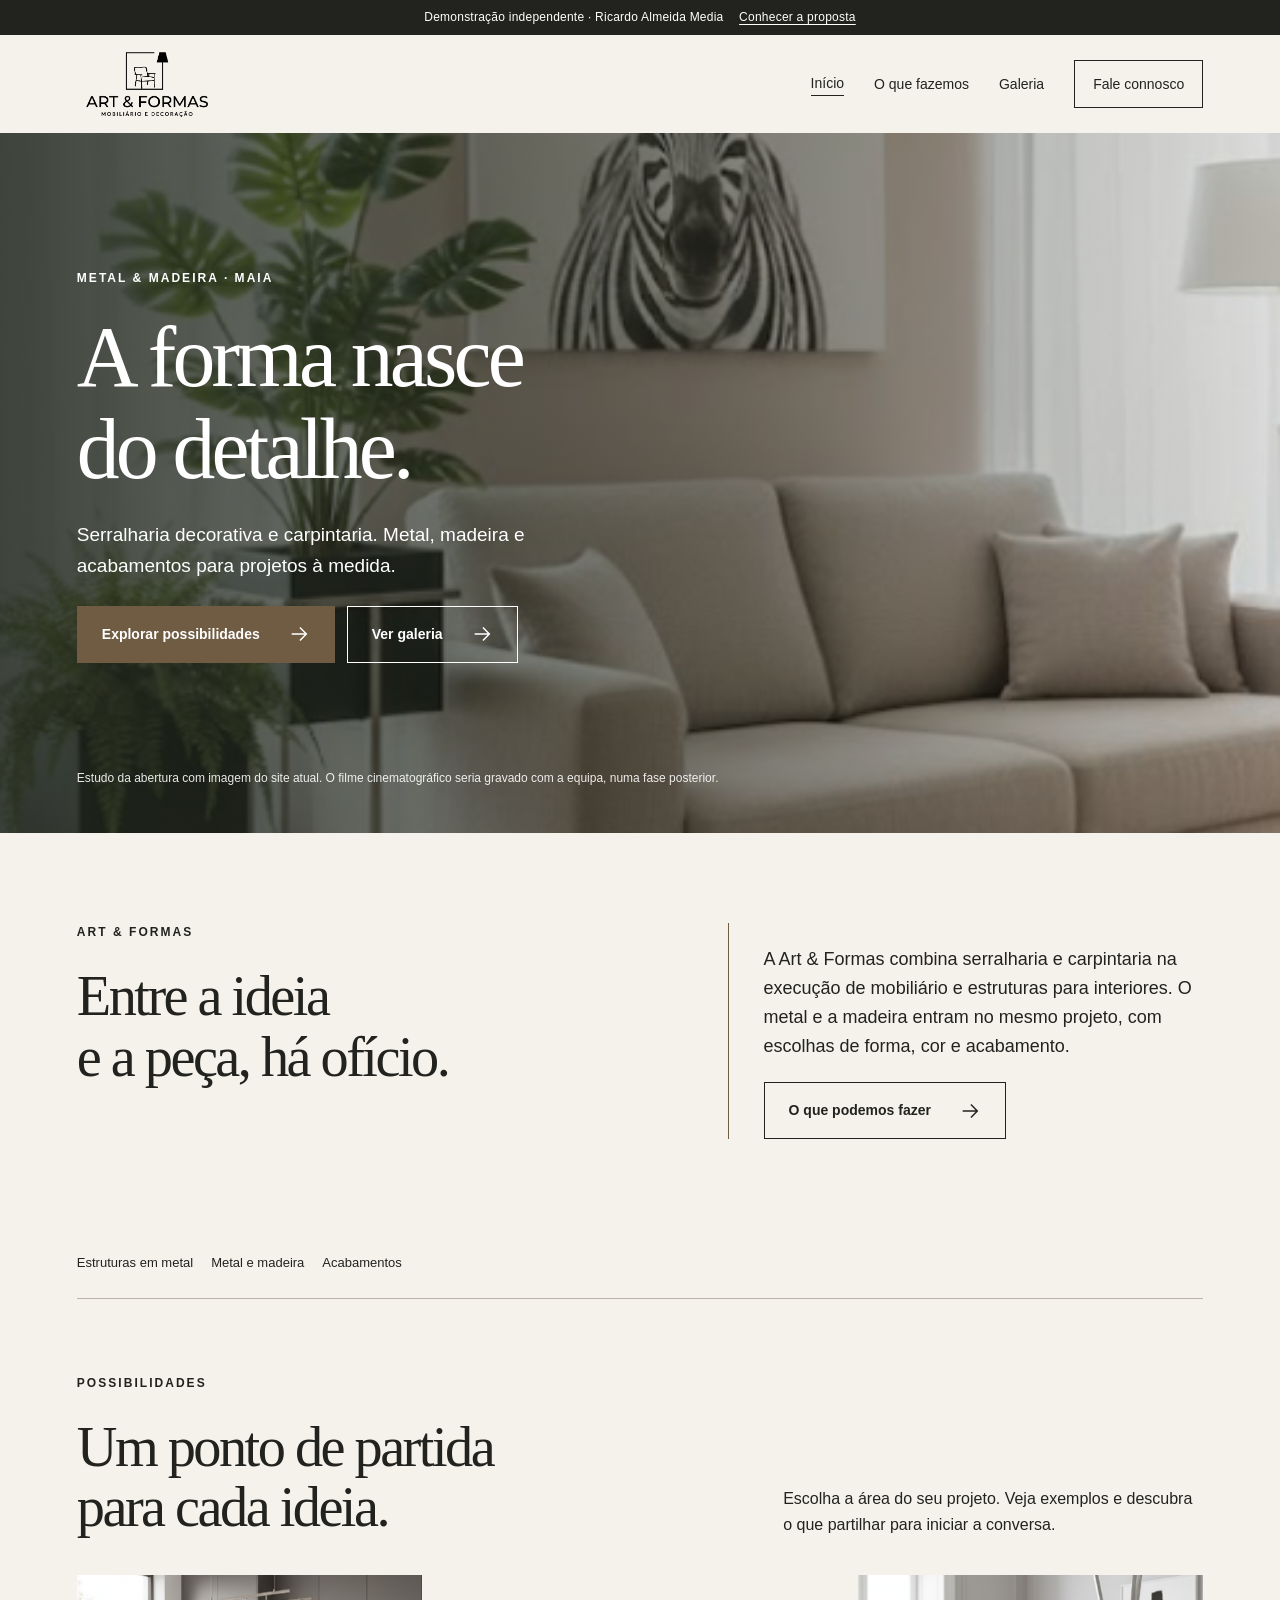
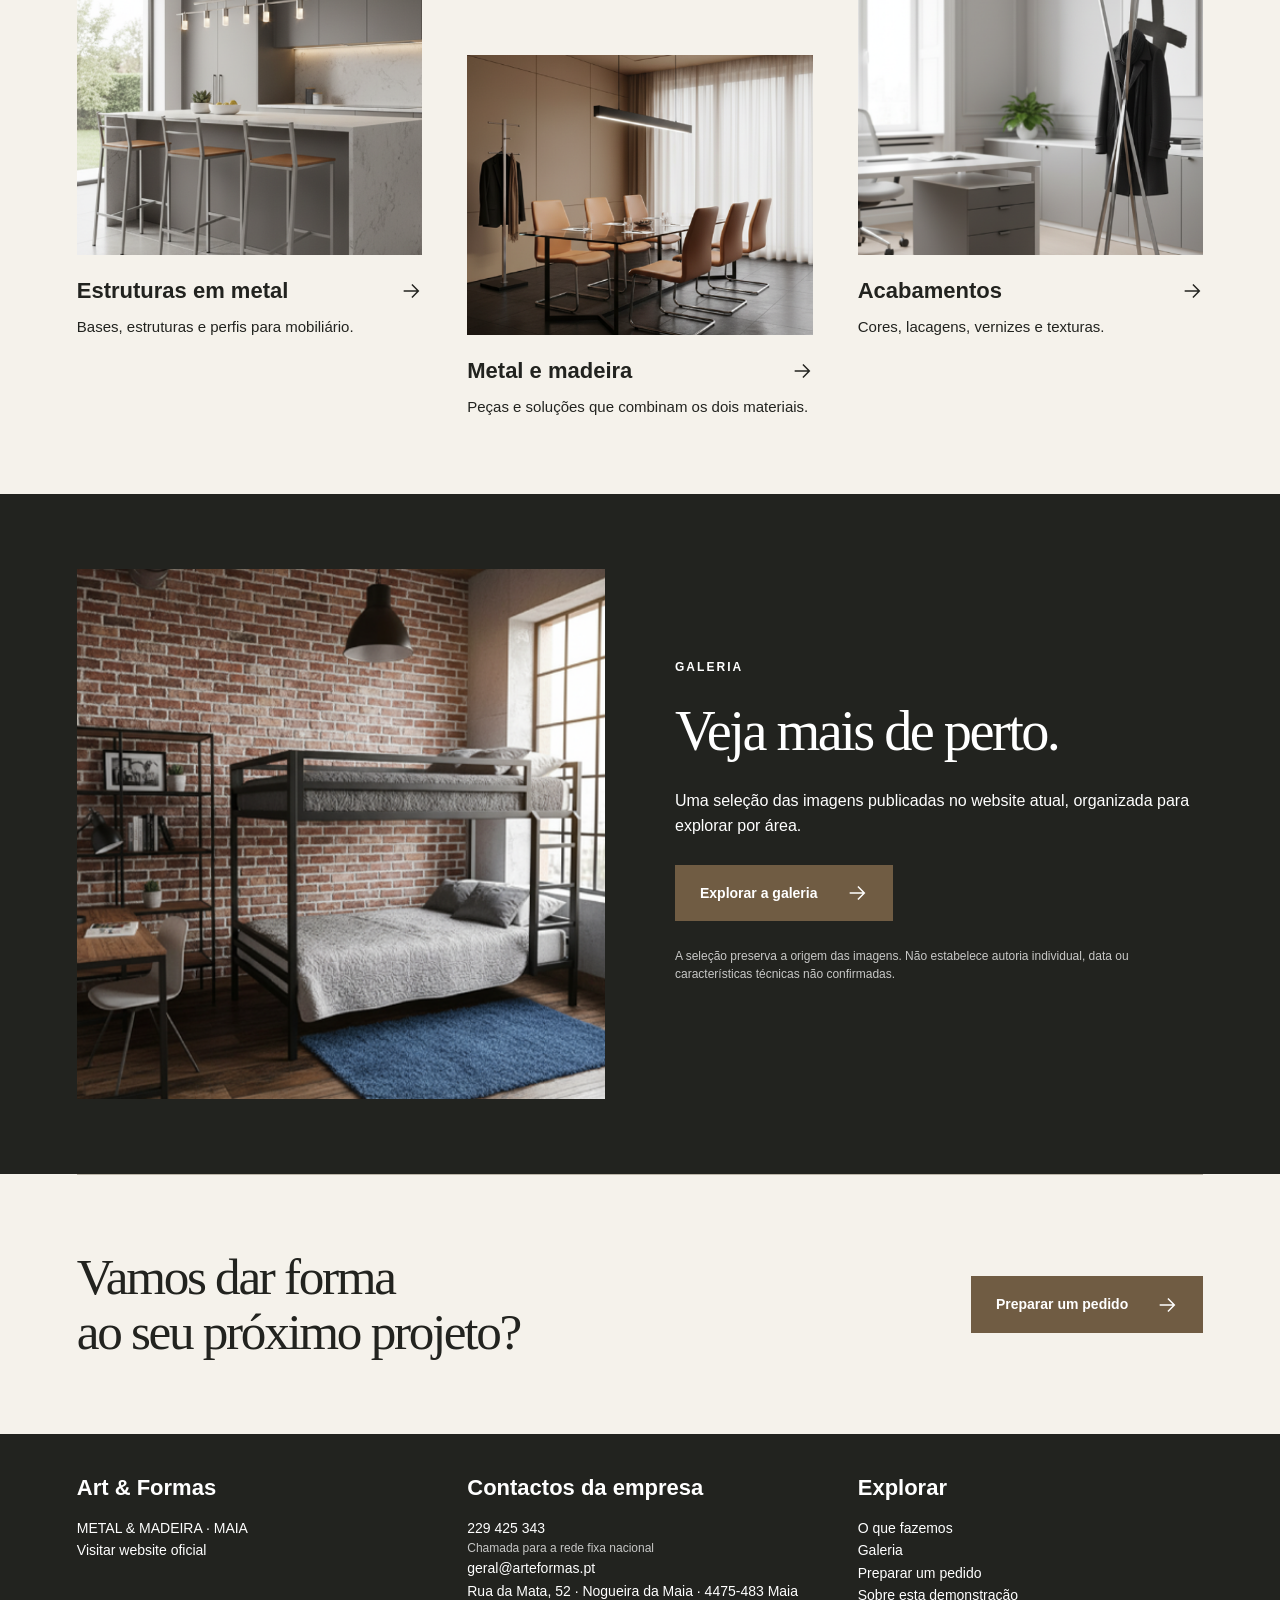
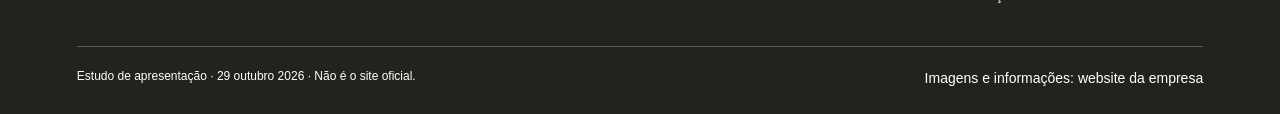
==== index.html @ 020de935 "Add independent brand-aligned website demonstration" ====
<!doctype html><html lang="pt-PT"><head><meta charset="utf-8"><meta name="viewport" content="width=device-width,initial-scale=1"><meta name="robots" content="noindex,nofollow,noarchive"><meta name="description" content="Demonstração independente de website para Art &amp; Formas. Não é o site oficial."><title>Início — Art &amp; Formas</title><link rel="stylesheet" href="style.css"><script defer src="app.js"></script></head><body class="art-formas" style="--accent:#705c43;--dark:#22231f;--paper:#f5f2eb;--display:Georgia,serif"><a class="skip" href="#conteudo">Saltar para o conteúdo</a><div class="notice">Demonstração independente · Ricardo Almeida Media <a href="proposta.html">Conhecer a proposta</a></div><header class="header container"><a class="brand" href="index.html" aria-label="Art &amp; Formas — início"><img src="assets/logo.png" alt="Art &amp; Formas"></a><button class="menu" aria-expanded="false" aria-controls="nav">Menu</button><nav id="nav" class="nav" aria-label="Navegação principal"><a class="active " href="index.html">Início</a><a class=" " href="servicos.html">O que fazemos</a><a class=" " href="projetos.html">Galeria</a><a class=" contact" href="contactos.html">Fale connosco</a></nav></header><main id="conteudo"><section class="hero"><img src="assets/ambiente.png" alt="Imagem de apresentação publicada no website da Art &amp; Formas"><div class="container"><div class="eyebrow">METAL &amp; MADEIRA · MAIA</div><h1>A forma nasce<br>do detalhe.</h1><p>Serralharia decorativa e carpintaria. Metal, madeira e acabamentos para projetos à medida.</p><div class="actions"><a class="button " href="servicos.html">Explorar possibilidades<svg viewBox="0 0 24 24" aria-hidden="true"><path d="M4 12h15M13 5l7 7-7 7"/></svg></a><a class="button secondary" href="projetos.html">Ver galeria<svg viewBox="0 0 24 24" aria-hidden="true"><path d="M4 12h15M13 5l7 7-7 7"/></svg></a></div></div><p class="hero-note">Estudo da abertura com imagem do site atual. O filme cinematográfico seria gravado com a equipa, numa fase posterior.</p></section><div class="container"><section class="intro"><div><div class="eyebrow">Art &amp; Formas</div><h2>Entre a ideia<br>e a peça, há ofício.</h2></div><div class="summary"><p>A Art &amp; Formas combina serralharia e carpintaria na execução de mobiliário e estruturas para interiores. O metal e a madeira entram no mesmo projeto, com escolhas de forma, cor e acabamento.</p><p><a class="button secondary" href="servicos.html">O que podemos fazer<svg viewBox="0 0 24 24" aria-hidden="true"><path d="M4 12h15M13 5l7 7-7 7"/></svg></a></p></div></section><div class="tagrow"><span>Estruturas em metal</span><span>Metal e madeira</span><span>Acabamentos</span></div><section class="section"><div class="section-heading"><div><div class="eyebrow">Possibilidades</div><h2>Um ponto de partida<br>para cada ideia.</h2></div><p>Escolha a área do seu projeto. Veja exemplos e descubra o que partilhar para iniciar a conversa.</p></div><div class="services"><a class="service" href="servicos.html#s0"><img src="assets/mesa.png" alt="Estruturas em metal — imagem do website atual" loading="lazy"><h3>Estruturas em metal<svg viewBox="0 0 24 24" aria-hidden="true"><path d="M4 12h15M13 5l7 7-7 7"/></svg></h3><p>Bases, estruturas e perfis para mobiliário.</p></a><a class="service" href="servicos.html#s1"><img src="assets/estrutura.png" alt="Metal e madeira — imagem do website atual" loading="lazy"><h3>Metal e madeira<svg viewBox="0 0 24 24" aria-hidden="true"><path d="M4 12h15M13 5l7 7-7 7"/></svg></h3><p>Peças e soluções que combinam os dois materiais.</p></a><a class="service" href="servicos.html#s2"><img src="assets/metal.png" alt="Acabamentos — imagem do website atual" loading="lazy"><h3>Acabamentos<svg viewBox="0 0 24 24" aria-hidden="true"><path d="M4 12h15M13 5l7 7-7 7"/></svg></h3><p>Cores, lacagens, vernizes e texturas.</p></a></div></section></div><section class="dark section"><div class="container split"><img src="assets/estante.png" alt="Mobiliário de inspiração industrial" loading="lazy"><div><div class="eyebrow">Galeria</div><h2>Veja mais de perto.</h2><p>Uma seleção das imagens publicadas no website atual, organizada para explorar por área.</p><a class="button " href="projetos.html">Explorar a galeria<svg viewBox="0 0 24 24" aria-hidden="true"><path d="M4 12h15M13 5l7 7-7 7"/></svg></a><p class="micro">A seleção preserva a origem das imagens. Não estabelece autoria individual, data ou características técnicas não confirmadas.</p></div></div></section><div class="container"><section class="cta"><h2>Vamos dar forma<br>ao seu próximo projeto?</h2><a class="button " href="contactos.html">Preparar um pedido<svg viewBox="0 0 24 24" aria-hidden="true"><path d="M4 12h15M13 5l7 7-7 7"/></svg></a></section></div></main><footer class="footer"><div class="container"><div class="footer-grid"><div><h3>Art &amp; Formas</h3><p>METAL &amp; MADEIRA · MAIA</p><a href="https://www.arteformas.com/" target="_blank" rel="noopener">Visitar website oficial</a></div><div><h3>Contactos da empresa</h3><a href="tel:+351229425343">229 425 343</a><p class="micro">Chamada para a rede fixa nacional</p><a href="mailto:geral@arteformas.pt">geral@arteformas.pt</a><p>Rua da Mata, 52 · Nogueira da Maia · 4475-483 Maia</p></div><div><h3>Explorar</h3><a href="servicos.html">O que fazemos</a><a href="projetos.html">Galeria</a><a href="contactos.html">Preparar um pedido</a><a href="proposta.html">Sobre esta demonstração</a></div></div><div class="bottom"><span>Estudo de apresentação · 29 outubro 2026 · Não é o site oficial.</span><a href="proposta.html#fontes">Imagens e informações: website da empresa</a></div></div></footer></body></html>
---- style.css ----
*{box-sizing:border-box}html{scroll-behavior:smooth}body{margin:0;background:var(--paper);color:var(--dark);font:16px/1.6 Arial,sans-serif}h1,h2,h3,p{margin:0}h1,h2{font-family:var(--display);font-weight:400;line-height:1.07;letter-spacing:-.045em}h1{font-size:clamp(44px,6.7vw,96px)}h2{font-size:clamp(34px,4.4vw,64px)}h3{font-size:22px;line-height:1.25}a{color:inherit}img{max-width:100%;display:block}button,input,select,textarea{font:inherit}button,a,input,select,textarea{outline-offset:5px}button{cursor:pointer}button:disabled{cursor:default}svg{width:22px;height:22px;fill:none;stroke:currentColor;stroke-width:1.6;flex:none}button:focus-visible,a:focus-visible{outline:3px solid var(--accent)}.notice{background:var(--dark);color:white;text-align:center;padding:8px 16px;font-size:12px;letter-spacing:.02em}.notice a{margin-left:12px;text-underline-offset:3px}.container{width:min(1240px,88%);margin:auto}.header{height:98px;display:flex;align-items:center;justify-content:space-between;gap:28px}.brand{display:flex;align-items:center;gap:16px;text-decoration:none;font-weight:bold;font-size:23px}.brand img{width:140px;max-height:65px;object-fit:contain}.fp-estofos .brand img{width:54px}.art-formas .brand img{width:140px}.nav{display:flex;gap:30px;align-items:center}.nav a{text-decoration:none;font-size:14px}.nav a.active{border-bottom:1px solid}.nav .contact{border:1px solid;padding:12px 18px}.menu{display:none;background:transparent;border:1px solid;padding:8px 14px}.eyebrow{text-transform:uppercase;letter-spacing:.17em;font-size:12px;font-weight:bold;margin-bottom:24px}.hero{position:relative;min-height:660px;display:flex;align-items:center;isolation:isolate;background:var(--dark);color:white}.hero>img{position:absolute;inset:0;width:100%;height:100%;object-fit:cover;z-index:-2}.hero:after{content:'';position:absolute;inset:0;background:linear-gradient(90deg,rgba(0,0,0,.70),rgba(0,0,0,.25));z-index:-1}.hero .container{padding:75px 0 110px}.hero p{max-width:530px;margin:25px 0;font-size:19px}.hero-note{position:absolute;bottom:20px;left:6%;right:6%;font-size:12px!important;max-width:none!important;opacity:.9}.button{display:inline-flex;align-items:center;justify-content:space-between;gap:28px;background:var(--accent);color:white;padding:16px 24px;border:1px solid var(--accent);text-decoration:none;font-size:14px;font-weight:bold}.button.secondary{background:transparent;color:inherit;border-color:currentColor}.actions{display:flex;gap:12px;flex-wrap:wrap}.intro{padding:90px 0;display:grid;grid-template-columns:1.2fr 1fr;gap:80px;align-items:start}.intro p{max-width:520px;margin-top:22px;font-size:18px}.intro .summary{border-left:1px solid var(--accent);padding-left:35px}.tagrow{display:flex;gap:18px;flex-wrap:wrap;padding:24px 0;border-bottom:1px solid #bbb5a8;font-size:13px}.section{padding:75px 0}.section-heading{display:flex;align-items:end;justify-content:space-between;gap:32px;margin-bottom:38px}.section-heading p{max-width:420px}.services{display:grid;grid-template-columns:repeat(3,1fr);gap:28px}.service{text-decoration:none;display:block}.service img{width:100%;height:280px;object-fit:cover}.service h3{display:flex;justify-content:space-between;align-items:center;margin:22px 0 10px}.service p{font-size:15px}.dark{background:var(--dark);color:white}.split{display:grid;grid-template-columns:1fr 1fr;gap:70px;align-items:center}.split>img{width:100%;height:530px;object-fit:cover}.split p{margin:26px 0}.micro{font-size:12px!important;opacity:.75;line-height:1.5}.cta{padding:75px 0;border-top:1px solid #bbb5a8;display:flex;align-items:center;justify-content:space-between;gap:45px}.cta h2{font-size:clamp(32px,4vw,55px);max-width:720px}.footer{padding:40px 0 24px;background:var(--dark);color:white}.footer-grid{display:grid;grid-template-columns:1fr 1fr 1fr;gap:45px}.footer h3{margin-bottom:15px}.footer a{display:block;text-decoration:none;font-size:14px;overflow-wrap:anywhere}.footer p{font-size:14px}.footer .bottom{border-top:1px solid #ffffff40;margin-top:40px;padding-top:20px;display:flex;justify-content:space-between;gap:20px;font-size:12px}.page-top{padding:75px 0 50px;border-bottom:1px solid #bdb8ad}.page-top p{max-width:680px;font-size:19px;margin-top:25px}.service-row{display:grid;grid-template-columns:1.05fr 1fr;gap:70px;align-items:center;margin:30px 0 85px}.service-row:nth-child(even) img{order:2}.service-row>img{width:100%;height:440px;object-fit:cover}.service-row p{margin:24px 0}.service-row h2{font-size:44px}.prepare{background:#fff;padding:22px;margin-bottom:25px;font-size:15px}.filters{display:flex;gap:10px;flex-wrap:wrap;margin-bottom:35px}.filters button{border:1px solid #b2aa9b;background:transparent;border-radius:30px;padding:10px 21px;color:var(--dark)}.filters button[aria-pressed=true]{background:var(--dark);color:white;border-color:var(--dark)}.gallery{display:grid;grid-template-columns:repeat(2,1fr);gap:38px 28px}.gallery button{padding:0;border:0;text-align:left;color:inherit;background:none}.gallery img{width:100%;height:370px;object-fit:cover;transition:transform .3s}.gallery button:hover img{transform:scale(.985)}.gallery .caption{padding:18px 0;display:flex;align-items:center;justify-content:space-between}.gallery small{display:block;text-transform:uppercase;font-size:10px;letter-spacing:.13em;margin-bottom:8px}.gallery strong{font-size:19px;font-weight:400}.gallery [hidden]{display:none}dialog{border:0;padding:18px;width:min(1000px,94vw);background:var(--paper);color:var(--dark);max-height:94vh}dialog::backdrop{background:#000b}dialog img{max-height:72vh;max-width:100%;margin:15px auto;object-fit:contain}.close{display:block;margin-left:auto;background:var(--dark);border:0;color:white;padding:10px 17px}.contact-layout{display:grid;grid-template-columns:.8fr 1.2fr;gap:70px}.contact-detail{margin-bottom:35px}.contact-detail h3{font-size:13px;text-transform:uppercase;letter-spacing:.13em;margin-bottom:14px}.contact-detail a{display:block;overflow-wrap:anywhere}.field{display:grid;gap:8px;margin-bottom:22px}.field label{font-size:14px}.field input,.field select,.field textarea{width:100%;padding:14px;background:#fff;border:1px solid #b2aa9b;color:var(--dark);border-radius:0}.field textarea{min-height:130px;resize:vertical}.form-note{font-size:13px;margin:20px 0}.result{padding:24px;background:white;border-left:3px solid var(--accent);margin-top:25px}.result pre{white-space:pre-wrap;font:inherit;font-size:15px}.result a{margin-top:20px}.story-tabs{display:grid;grid-template-columns:repeat(3,1fr);gap:10px;margin:35px 0 25px}.story-tabs button{background:transparent;border:1px solid #ffffff70;color:white;text-align:left;padding:18px}.story-tabs button[aria-pressed=true]{background:var(--paper);color:var(--dark)}.story-tabs small{display:block;margin-bottom:10px;opacity:.7}.story-copy{min-height:65px;max-width:750px}.explain{max-width:780px;margin:auto}.explain>p{font-size:18px;margin:24px 0 45px}.explain h2{font-size:38px;margin-top:45px}.explain ul{padding-left:24px}.explain li{margin:12px 0}.art-formas .hero{min-height:700px}.art-formas .hero:after{background:linear-gradient(90deg,#1e241bd9,#1e241b20)}.art-formas .hero .container{padding-left:0}.art-formas .services{gap:45px}.art-formas .service:nth-child(2){padding-top:80px}.fp-estofos h1{font-weight:700;letter-spacing:-.055em}.fp-estofos .hero:after{background:linear-gradient(90deg,#06121bea,#07121b22)}.fp-estofos .hero{min-height:690px}.fp-estofos h2{font-weight:600}.fp-estofos .service img{height:240px}.fp-estofos .gallery{grid-template-columns:1.35fr 1fr}.fp-estofos .services .service{border-top:3px solid var(--accent);padding-top:16px}.amca-carpintaria .hero{margin:0 3%}.skip{position:absolute;left:-10000px;top:0}.skip:focus{left:15px;top:10px;background:white;color:black;padding:12px;z-index:99}@media(max-width:850px){.header{height:80px}.nav{gap:16px}.brand span{display:none}.intro,.split,.service-row,.contact-layout{gap:35px}.services{gap:18px}.service img{height:220px}.gallery img{height:280px}.story-tabs button{padding:12px}.footer-grid{gap:25px}}@media(max-width:650px){.container{width:88%}.header{position:relative}.brand img{max-width:120px;max-height:50px}.menu{display:block}.nav{display:none;position:absolute;top:75px;left:-7%;right:-7%;z-index:5;background:var(--paper);padding:24px 7%;border-bottom:1px solid;flex-direction:column;align-items:flex-start}.nav.open{display:flex}.notice{font-size:11px}.notice a{display:inline-block}.hero,.art-formas .hero,.fp-estofos .hero{min-height:670px}.hero:after{background:linear-gradient(90deg,#000b,#0006)}.hero .container{padding:60px 0 120px}.hero p{font-size:17px;max-width:95%}.hero-note{font-size:11px!important;bottom:10px}.intro,.split,.service-row,.contact-layout{grid-template-columns:1fr}.intro{padding:60px 0;gap:35px}.intro .summary{padding-left:20px}.services{grid-template-columns:1fr;gap:36px}.service img,.fp-estofos .service img{height:280px}.service-row:nth-child(even) img{order:0}.service-row{margin:15px 0 55px;gap:25px}.service-row>img{height:310px}.service-row h2{font-size:36px}.section{padding:55px 0}.section-heading{display:block}.section-heading p{margin-top:20px}.split>img{height:340px}.cta{display:block;padding:55px 0}.cta .button{margin-top:30px}.footer-grid{grid-template-columns:1fr;gap:30px}.footer .bottom{display:block}.footer .bottom a{margin-top:15px}.page-top{padding:55px 0 40px}.gallery,.fp-estofos .gallery{grid-template-columns:1fr;gap:24px}.gallery img{height:310px}.story-tabs{grid-template-columns:1fr}.story-tabs button{display:flex;gap:20px;align-items:center;padding:15px}.story-tabs small{margin:0}.art-formas .service:nth-child(2){padding-top:0}.actions .button{width:100%}.amca-carpintaria .hero{margin:0}.explain h2{font-size:32px}}@media(prefers-reduced-motion:reduce){html{scroll-behavior:auto}*,*:before,*:after{animation:none!important;transition:none!important}}.amca-carpintaria .brand img{width:70px}.amca-carpintaria .brand span{display:block;font-size:24px;letter-spacing:.12em}
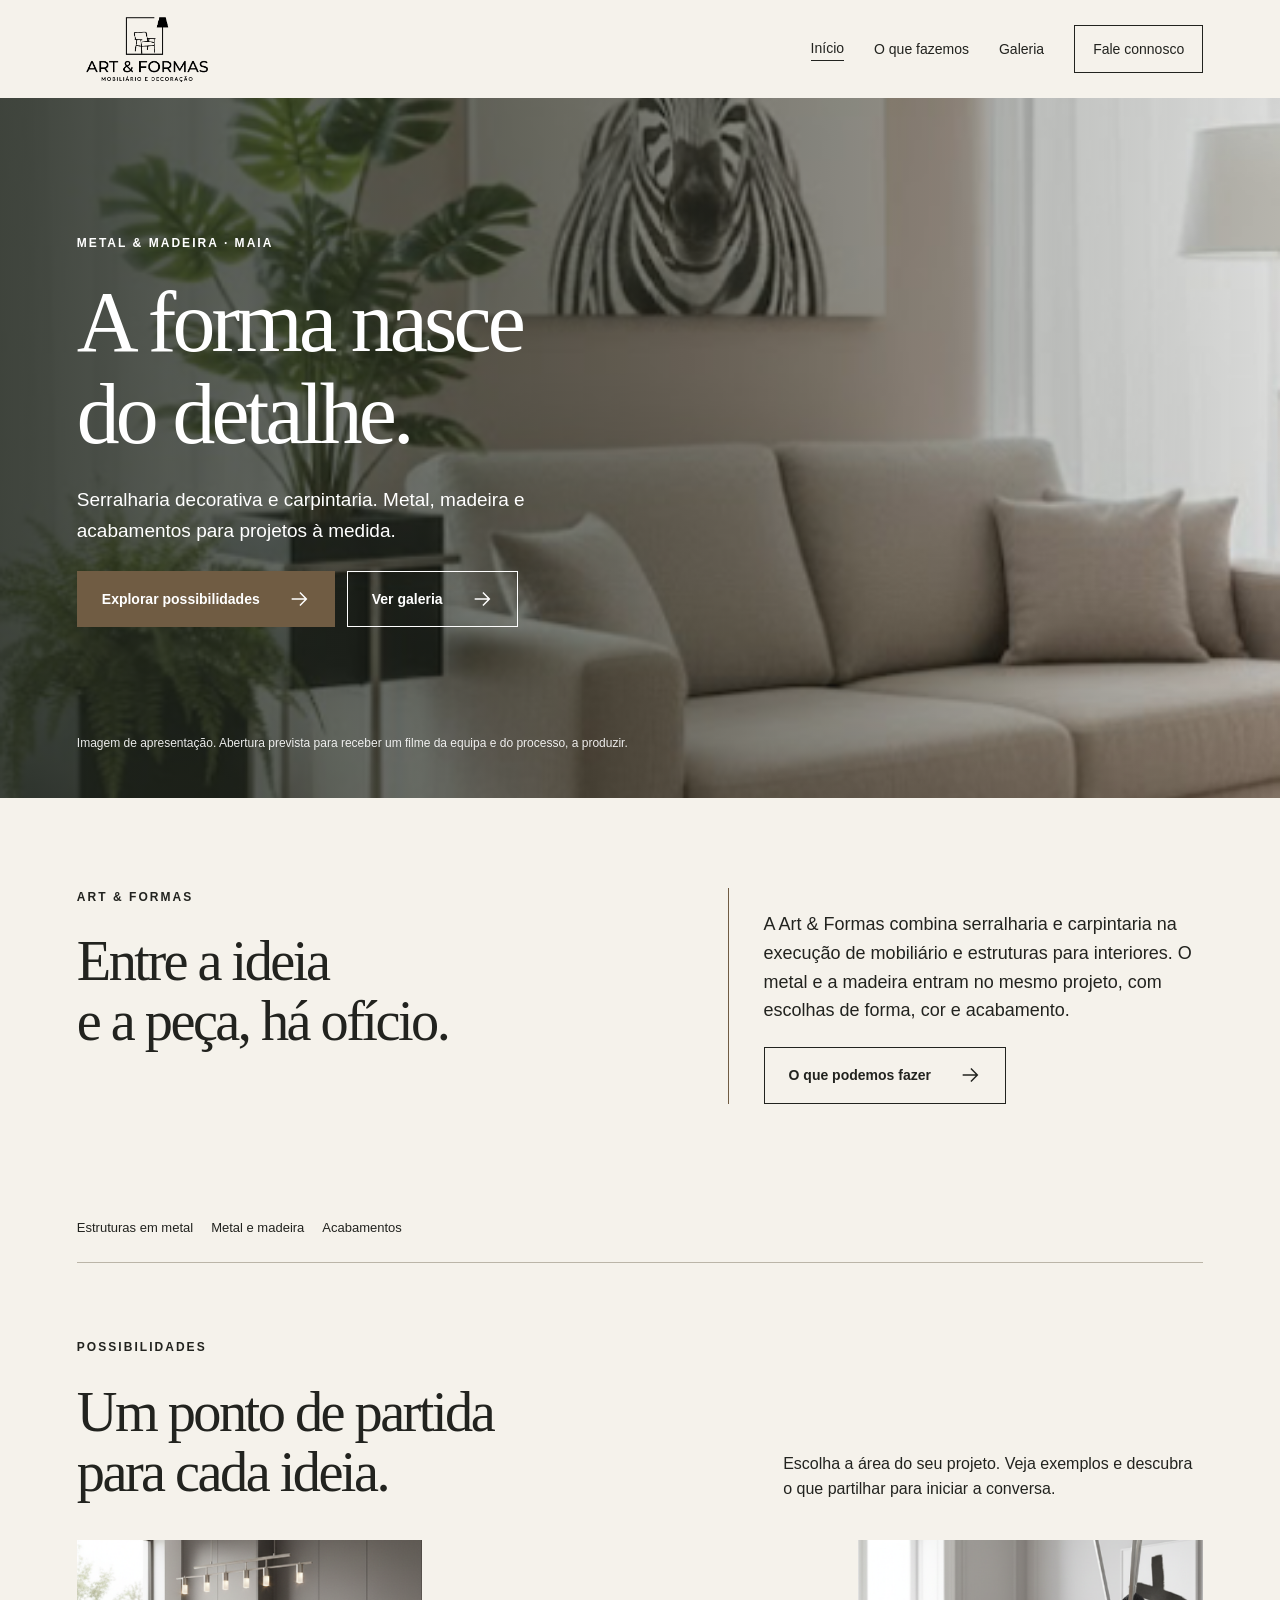
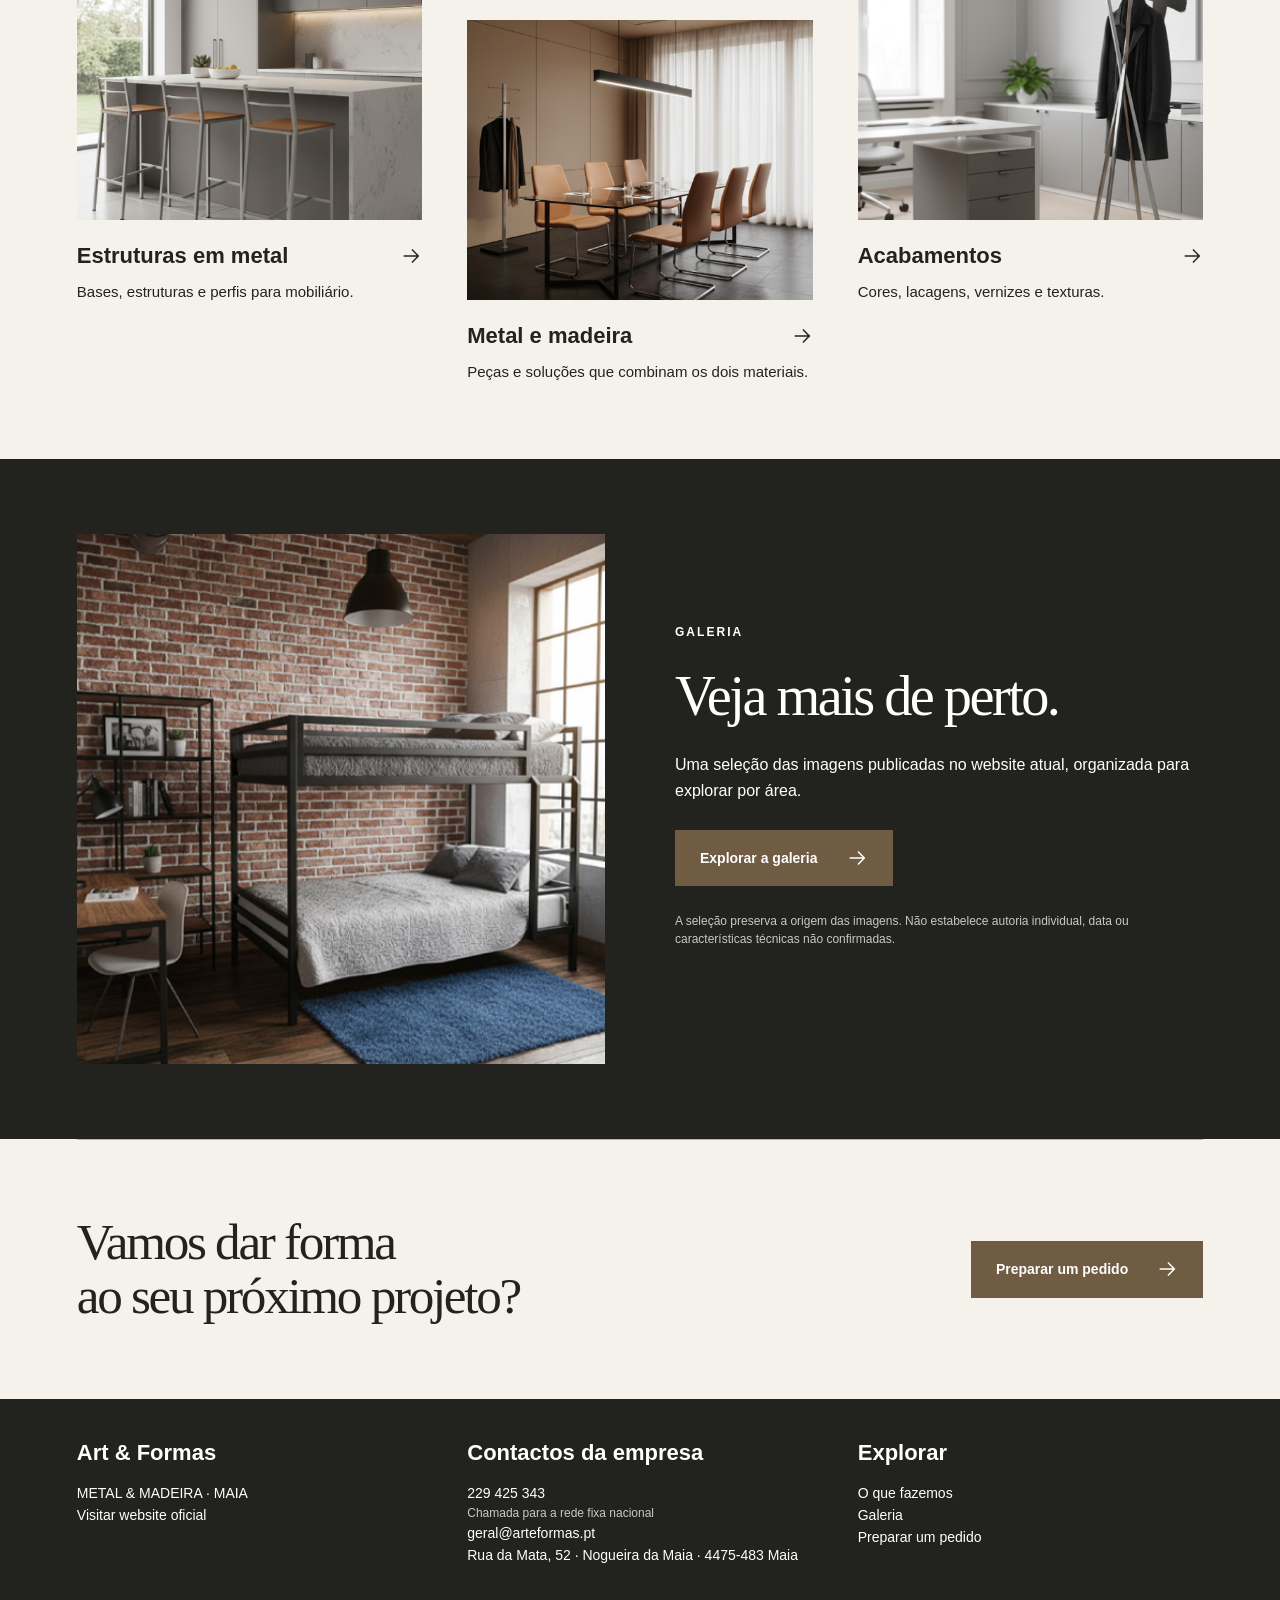
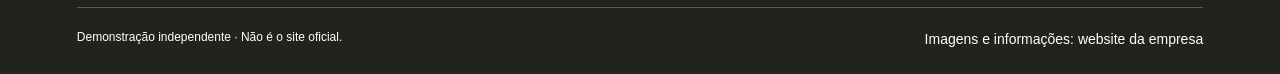
==== commit 0fc8eca8: "Keep company website experience and move RAM proposal private" ====
--- a/index.html
+++ b/index.html
@@ -1 +1 @@
-<!doctype html><html lang="pt-PT"><head><meta charset="utf-8"><meta name="viewport" content="width=device-width,initial-scale=1"><meta name="robots" content="noindex,nofollow,noarchive"><meta name="description" content="Demonstração independente de website para Art &amp; Formas. Não é o site oficial."><title>Início — Art &amp; Formas</title><link rel="stylesheet" href="style.css"><script defer src="app.js"></script></head><body class="art-formas" style="--accent:#705c43;--dark:#22231f;--paper:#f5f2eb;--display:Georgia,serif"><a class="skip" href="#conteudo">Saltar para o conteúdo</a><div class="notice">Demonstração independente · Ricardo Almeida Media <a href="proposta.html">Conhecer a proposta</a></div><header class="header container"><a class="brand" href="index.html" aria-label="Art &amp; Formas — início"><img src="assets/logo.png" alt="Art &amp; Formas"></a><button class="menu" aria-expanded="false" aria-controls="nav">Menu</button><nav id="nav" class="nav" aria-label="Navegação principal"><a class="active " href="index.html">Início</a><a class=" " href="servicos.html">O que fazemos</a><a class=" " href="projetos.html">Galeria</a><a class=" contact" href="contactos.html">Fale connosco</a></nav></header><main id="conteudo"><section class="hero"><img src="assets/ambiente.png" alt="Imagem de apresentação publicada no website da Art &amp; Formas"><div class="container"><div class="eyebrow">METAL &amp; MADEIRA · MAIA</div><h1>A forma nasce<br>do detalhe.</h1><p>Serralharia decorativa e carpintaria. Metal, madeira e acabamentos para projetos à medida.</p><div class="actions"><a class="button " href="servicos.html">Explorar possibilidades<svg viewBox="0 0 24 24" aria-hidden="true"><path d="M4 12h15M13 5l7 7-7 7"/></svg></a><a class="button secondary" href="projetos.html">Ver galeria<svg viewBox="0 0 24 24" aria-hidden="true"><path d="M4 12h15M13 5l7 7-7 7"/></svg></a></div></div><p class="hero-note">Estudo da abertura com imagem do site atual. O filme cinematográfico seria gravado com a equipa, numa fase posterior.</p></section><div class="container"><section class="intro"><div><div class="eyebrow">Art &amp; Formas</div><h2>Entre a ideia<br>e a peça, há ofício.</h2></div><div class="summary"><p>A Art &amp; Formas combina serralharia e carpintaria na execução de mobiliário e estruturas para interiores. O metal e a madeira entram no mesmo projeto, com escolhas de forma, cor e acabamento.</p><p><a class="button secondary" href="servicos.html">O que podemos fazer<svg viewBox="0 0 24 24" aria-hidden="true"><path d="M4 12h15M13 5l7 7-7 7"/></svg></a></p></div></section><div class="tagrow"><span>Estruturas em metal</span><span>Metal e madeira</span><span>Acabamentos</span></div><section class="section"><div class="section-heading"><div><div class="eyebrow">Possibilidades</div><h2>Um ponto de partida<br>para cada ideia.</h2></div><p>Escolha a área do seu projeto. Veja exemplos e descubra o que partilhar para iniciar a conversa.</p></div><div class="services"><a class="service" href="servicos.html#s0"><img src="assets/mesa.png" alt="Estruturas em metal — imagem do website atual" loading="lazy"><h3>Estruturas em metal<svg viewBox="0 0 24 24" aria-hidden="true"><path d="M4 12h15M13 5l7 7-7 7"/></svg></h3><p>Bases, estruturas e perfis para mobiliário.</p></a><a class="service" href="servicos.html#s1"><img src="assets/estrutura.png" alt="Metal e madeira — imagem do website atual" loading="lazy"><h3>Metal e madeira<svg viewBox="0 0 24 24" aria-hidden="true"><path d="M4 12h15M13 5l7 7-7 7"/></svg></h3><p>Peças e soluções que combinam os dois materiais.</p></a><a class="service" href="servicos.html#s2"><img src="assets/metal.png" alt="Acabamentos — imagem do website atual" loading="lazy"><h3>Acabamentos<svg viewBox="0 0 24 24" aria-hidden="true"><path d="M4 12h15M13 5l7 7-7 7"/></svg></h3><p>Cores, lacagens, vernizes e texturas.</p></a></div></section></div><section class="dark section"><div class="container split"><img src="assets/estante.png" alt="Mobiliário de inspiração industrial" loading="lazy"><div><div class="eyebrow">Galeria</div><h2>Veja mais de perto.</h2><p>Uma seleção das imagens publicadas no website atual, organizada para explorar por área.</p><a class="button " href="projetos.html">Explorar a galeria<svg viewBox="0 0 24 24" aria-hidden="true"><path d="M4 12h15M13 5l7 7-7 7"/></svg></a><p class="micro">A seleção preserva a origem das imagens. Não estabelece autoria individual, data ou características técnicas não confirmadas.</p></div></div></section><div class="container"><section class="cta"><h2>Vamos dar forma<br>ao seu próximo projeto?</h2><a class="button " href="contactos.html">Preparar um pedido<svg viewBox="0 0 24 24" aria-hidden="true"><path d="M4 12h15M13 5l7 7-7 7"/></svg></a></section></div></main><footer class="footer"><div class="container"><div class="footer-grid"><div><h3>Art &amp; Formas</h3><p>METAL &amp; MADEIRA · MAIA</p><a href="https://www.arteformas.com/" target="_blank" rel="noopener">Visitar website oficial</a></div><div><h3>Contactos da empresa</h3><a href="tel:+351229425343">229 425 343</a><p class="micro">Chamada para a rede fixa nacional</p><a href="mailto:geral@arteformas.pt">geral@arteformas.pt</a><p>Rua da Mata, 52 · Nogueira da Maia · 4475-483 Maia</p></div><div><h3>Explorar</h3><a href="servicos.html">O que fazemos</a><a href="projetos.html">Galeria</a><a href="contactos.html">Preparar um pedido</a><a href="proposta.html">Sobre esta demonstração</a></div></div><div class="bottom"><span>Estudo de apresentação · 29 outubro 2026 · Não é o site oficial.</span><a href="proposta.html#fontes">Imagens e informações: website da empresa</a></div></div></footer></body></html>+<!doctype html><html lang="pt-PT"><head><meta charset="utf-8"><meta name="viewport" content="width=device-width,initial-scale=1"><meta name="robots" content="noindex,nofollow,noarchive"><meta name="description" content="Demonstração independente de website para Art &amp; Formas. Não é o site oficial."><title>Início — Art &amp; Formas</title><link rel="stylesheet" href="style.css"><script defer src="app.js"></script></head><body class="art-formas" style="--accent:#705c43;--dark:#22231f;--paper:#f5f2eb;--display:Georgia,serif"><a class="skip" href="#conteudo">Saltar para o conteúdo</a><header class="header container"><a class="brand" href="index.html" aria-label="Art &amp; Formas — início"><img src="assets/logo.png" alt="Art &amp; Formas"></a><button class="menu" aria-expanded="false" aria-controls="nav">Menu</button><nav id="nav" class="nav" aria-label="Navegação principal"><a class="active " href="index.html">Início</a><a class=" " href="servicos.html">O que fazemos</a><a class=" " href="projetos.html">Galeria</a><a class=" contact" href="contactos.html">Fale connosco</a></nav></header><main id="conteudo"><section class="hero"><img src="assets/ambiente.png" alt="Imagem de apresentação publicada no website da Art &amp; Formas"><div class="container"><div class="eyebrow">METAL &amp; MADEIRA · MAIA</div><h1>A forma nasce<br>do detalhe.</h1><p>Serralharia decorativa e carpintaria. Metal, madeira e acabamentos para projetos à medida.</p><div class="actions"><a class="button " href="servicos.html">Explorar possibilidades<svg viewBox="0 0 24 24" aria-hidden="true"><path d="M4 12h15M13 5l7 7-7 7"/></svg></a><a class="button secondary" href="projetos.html">Ver galeria<svg viewBox="0 0 24 24" aria-hidden="true"><path d="M4 12h15M13 5l7 7-7 7"/></svg></a></div></div><p class="hero-note">Imagem de apresentação. Abertura prevista para receber um filme da equipa e do processo, a produzir.</p></section><div class="container"><section class="intro"><div><div class="eyebrow">Art &amp; Formas</div><h2>Entre a ideia<br>e a peça, há ofício.</h2></div><div class="summary"><p>A Art &amp; Formas combina serralharia e carpintaria na execução de mobiliário e estruturas para interiores. O metal e a madeira entram no mesmo projeto, com escolhas de forma, cor e acabamento.</p><p><a class="button secondary" href="servicos.html">O que podemos fazer<svg viewBox="0 0 24 24" aria-hidden="true"><path d="M4 12h15M13 5l7 7-7 7"/></svg></a></p></div></section><div class="tagrow"><span>Estruturas em metal</span><span>Metal e madeira</span><span>Acabamentos</span></div><section class="section"><div class="section-heading"><div><div class="eyebrow">Possibilidades</div><h2>Um ponto de partida<br>para cada ideia.</h2></div><p>Escolha a área do seu projeto. Veja exemplos e descubra o que partilhar para iniciar a conversa.</p></div><div class="services"><a class="service" href="servicos.html#s0"><img src="assets/mesa.png" alt="Estruturas em metal — imagem do website atual" loading="lazy"><h3>Estruturas em metal<svg viewBox="0 0 24 24" aria-hidden="true"><path d="M4 12h15M13 5l7 7-7 7"/></svg></h3><p>Bases, estruturas e perfis para mobiliário.</p></a><a class="service" href="servicos.html#s1"><img src="assets/estrutura.png" alt="Metal e madeira — imagem do website atual" loading="lazy"><h3>Metal e madeira<svg viewBox="0 0 24 24" aria-hidden="true"><path d="M4 12h15M13 5l7 7-7 7"/></svg></h3><p>Peças e soluções que combinam os dois materiais.</p></a><a class="service" href="servicos.html#s2"><img src="assets/metal.png" alt="Acabamentos — imagem do website atual" loading="lazy"><h3>Acabamentos<svg viewBox="0 0 24 24" aria-hidden="true"><path d="M4 12h15M13 5l7 7-7 7"/></svg></h3><p>Cores, lacagens, vernizes e texturas.</p></a></div></section></div><section class="dark section"><div class="container split"><img src="assets/estante.png" alt="Mobiliário de inspiração industrial" loading="lazy"><div><div class="eyebrow">Galeria</div><h2>Veja mais de perto.</h2><p>Uma seleção das imagens publicadas no website atual, organizada para explorar por área.</p><a class="button " href="projetos.html">Explorar a galeria<svg viewBox="0 0 24 24" aria-hidden="true"><path d="M4 12h15M13 5l7 7-7 7"/></svg></a><p class="micro">A seleção preserva a origem das imagens. Não estabelece autoria individual, data ou características técnicas não confirmadas.</p></div></div></section><div class="container"><section class="cta"><h2>Vamos dar forma<br>ao seu próximo projeto?</h2><a class="button " href="contactos.html">Preparar um pedido<svg viewBox="0 0 24 24" aria-hidden="true"><path d="M4 12h15M13 5l7 7-7 7"/></svg></a></section></div></main><footer class="footer"><div class="container"><div class="footer-grid"><div><h3>Art &amp; Formas</h3><p>METAL &amp; MADEIRA · MAIA</p><a href="https://www.arteformas.com/" target="_blank" rel="noopener">Visitar website oficial</a></div><div><h3>Contactos da empresa</h3><a href="tel:+351229425343">229 425 343</a><p class="micro">Chamada para a rede fixa nacional</p><a href="mailto:geral@arteformas.pt">geral@arteformas.pt</a><p>Rua da Mata, 52 · Nogueira da Maia · 4475-483 Maia</p></div><div><h3>Explorar</h3><a href="servicos.html">O que fazemos</a><a href="projetos.html">Galeria</a><a href="contactos.html">Preparar um pedido</a></div></div><div class="bottom"><span>Demonstração independente · Não é o site oficial.</span><a href="https://www.arteformas.com/" target="_blank" rel="noopener">Imagens e informações: website da empresa</a></div></div></footer></body></html>
